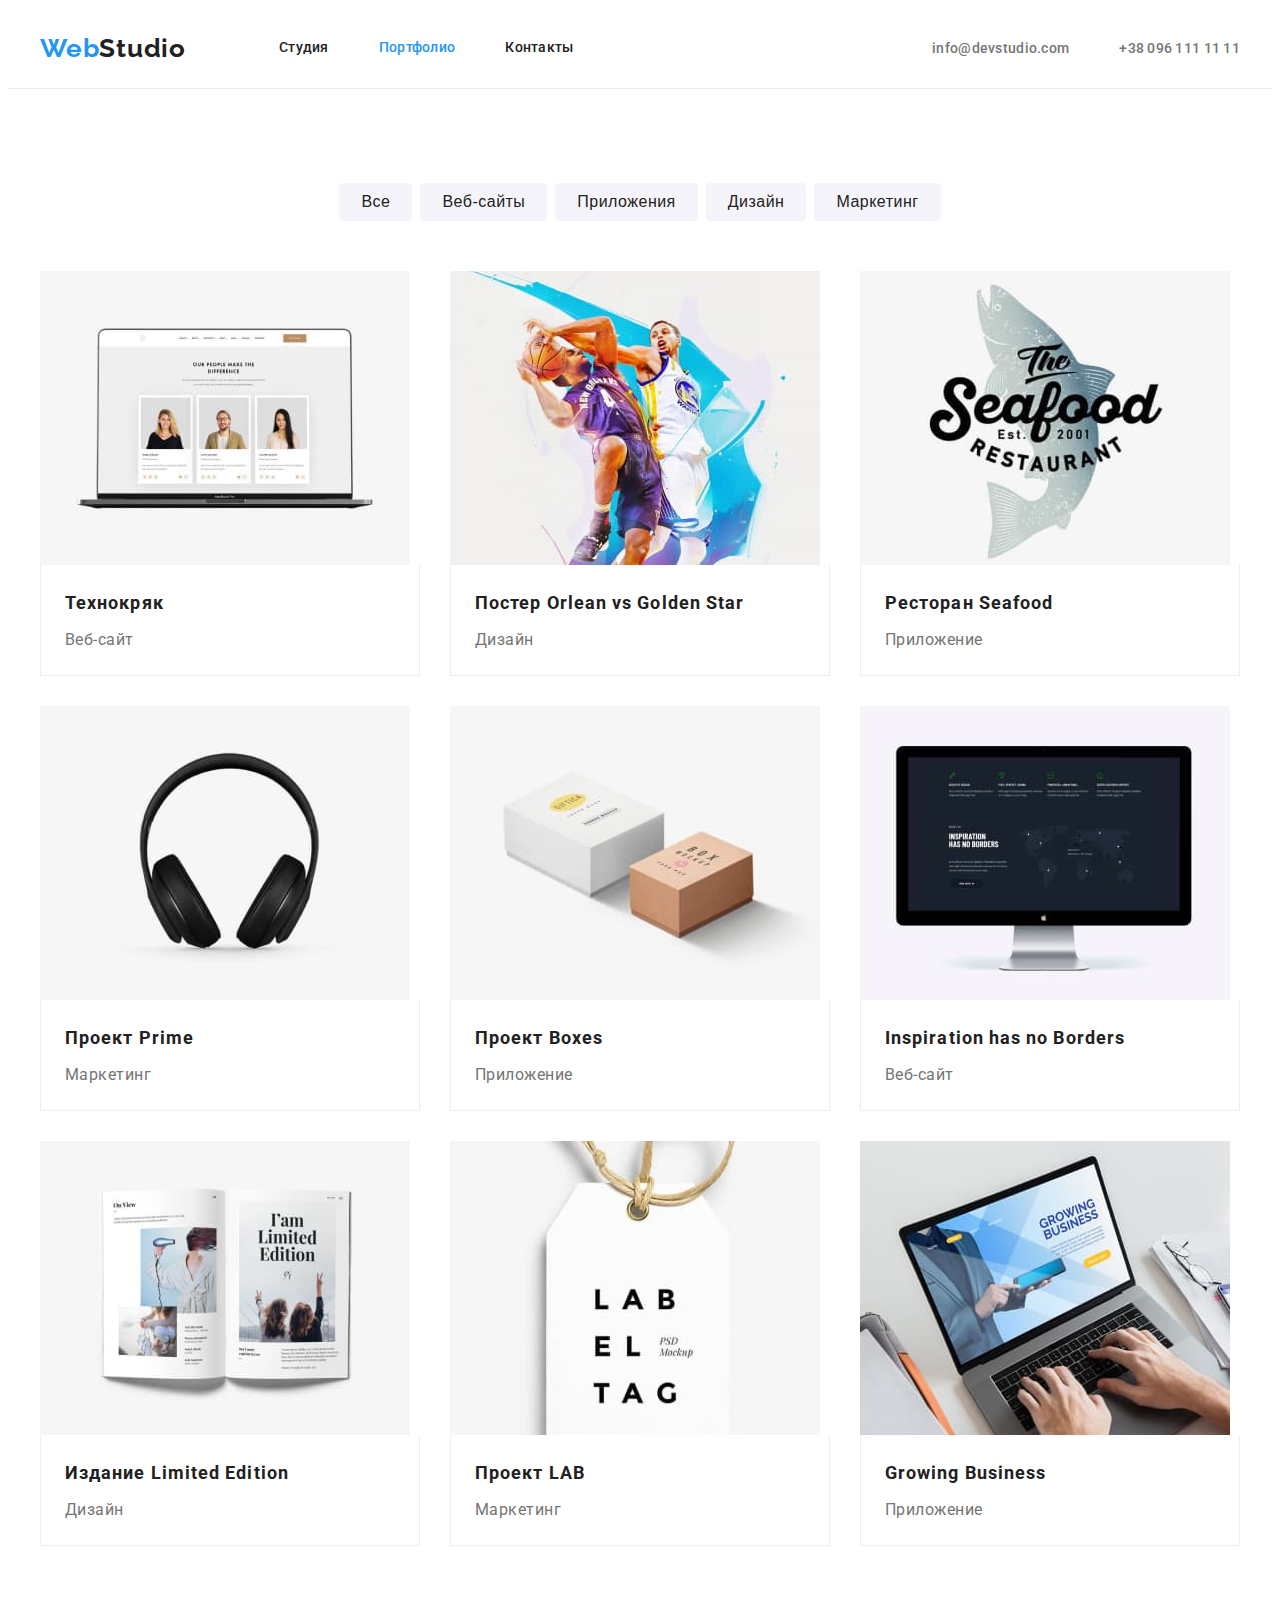
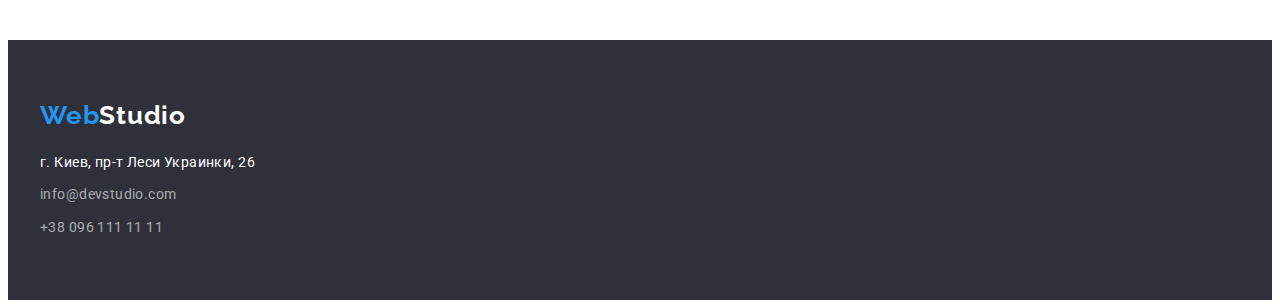
==== portfolio.html @ bd062363 "start of hw-04" ====
<!DOCTYPE html>
<html lang="ru">
  <head>
    <meta charset="UTF-8" />
    <meta http-equiv="X-UA-Compatible" content="IE=edge" />
    <meta name="viewport" content="width=device-width, initial-scale=1.0" />
    <link rel="preconnect" href="https://fonts.googleapis.com" />
    <link rel="preconnect" href="https://fonts.gstatic.com" crossorigin />
    <link rel="preconnect" href="https://fonts.googleapis.com" />
    <link rel="preconnect" href="https://fonts.gstatic.com" crossorigin />
    <link
      href="https://fonts.googleapis.com/css2?family=Raleway:wght@700&family=Roboto:wght@400;500;700;900&display=swap"
      rel="stylesheet"
    />
    <title>Портфолио</title>
    <link
      rel="stylesheet"
      href="https://cdnjs.cloudflare.com/ajax/libs/modern-normalize/1.1.0/modern-normalize.min.css"
      integrity="sha512-wpPYUAdjBVSE4KJnH1VR1HeZfpl1ub8YT/NKx4PuQ5NmX2tKuGu6U/JRp5y+Y8XG2tV+wKQpNHVUX03MfMFn9Q=="
      crossorigin="anonymous"
      referrerpolicy="no-referrer"
    />
    <link rel="stylesheet" href="./css/styles.css" />
  </head>
  <body>
    <!-- HEADER -->
    <header class="nav-header">
      <div class="container nav-container">
        <nav class="site-nav">
          <a href="" class="site-logo link"
            >Web<span class="logo-second-half">Studio</span></a
          >
          <ul class="site-nav-list list">
            <li class="site-nav-item">
              <a href="./index.html" class="site-nav-link link">Студия</a>
            </li>
            <li class="site-nav-item">
              <a href="./portfolio.html" class="site-nav-link link current"
                >Портфолио</a
              >
            </li>
            <li class="site-nav-item">
              <a href="" class="site-nav-link link">Контакты</a>
            </li>
          </ul>
        </nav>
        <ul class="contacts-list list">
          <li class="contacts-item">
            <a href="mailto:info@devstudio.com" class="contacts-link link"
              >info@devstudio.com</a
            >
          </li>
          <li class="contacts-item">
            <a href="tel:+380961111111" class="contacts-link link"
              >+38 096 111 11 11</a
            >
          </li>
        </ul>
      </div>
    </header>
    <!-- MAIN -->
    <main>
      <!-- PROJECTS -->
      <section class="section">
        <div class="container">
          <h1 class="visually-hidden">Проекты</h1>
          <ul class="filter-nav-list list">
            <li class="filter-nav-item">
              <button type="button" class="filter-nav-buttons">Все</button>
            </li>
            <li class="filter-nav-item">
              <button type="button" class="filter-nav-buttons">
                Веб-сайты
              </button>
            </li>

            <li class="filter-nav-item">
              <button type="button" class="filter-nav-buttons">
                Приложения
              </button>
            </li>

            <li class="filter-nav-item">
              <button type="button" class="filter-nav-buttons">Дизайн</button>
            </li>
            <li class="filter-nav-item">
              <button type="button" class="filter-nav-buttons">
                Маркетинг
              </button>
            </li>
          </ul>

          <ul class="projects-list list">
            <li class="projects-item">
              <a href="" class="projects-link link">
                <img
                  src="./images/laptop_img.jpg"
                  alt="открытый ноутбук"
                  width="370"
                />
                <div class="projects-wrap">
                  <h2 class="projects-title">Технокряк</h2>
                  <p class="projects-description">Веб-сайт</p>
                </div>
              </a>
            </li>

            <li class="projects-item">
              <a href="" class="projects-link link">
                <img
                  src="./images/basketball_img.jpg"
                  alt="игра в баскетбол"
                  width="370"
                />
                <div class="projects-wrap">
                  <h2 class="projects-title">
                    Постер <span lang="en">Orlean vs Golden Star</span>
                  </h2>
                  <p class="projects-description">Дизайн</p>
                </div>
              </a>
            </li>
            <li class="projects-item">
              <a href="" class="projects-link link">
                <img
                  src="./images/seafood_img.jpg"
                  alt="логотип ресторана"
                  width="370"
                />
                <div class="projects-wrap">
                  <h2 class="projects-title">Ресторан Seafood</h2>
                  <p class="projects-description">Приложение</p>
                </div>
              </a>
            </li>

            <li class="projects-item">
              <a href="" class="projects-link link">
                <img
                  src="./images/headphones_img.jpg"
                  alt="наушники"
                  width="370"
                />
                <div class="projects-wrap">
                  <h2 class="projects-title">
                    Проект <span lang="en">Prime</span>
                  </h2>
                  <p class="projects-description">Маркетинг</p>
                </div>
              </a>
            </li>

            <li class="projects-item">
              <a href="" class="projects-link link">
                <img
                  src="./images/boxes_img.jpg"
                  alt="две картонные коробки"
                  width="370"
                />
                <div class="projects-wrap">
                  <h2 class="projects-title">
                    Проект <span lang="en">Boxes</span>
                  </h2>
                  <p class="projects-description">Приложение</p>
                </div>
              </a>
            </li>

            <li class="projects-item">
              <a href="" class="projects-link link">
                <img
                  src="./images/computer_img.jpg"
                  alt="моноблок"
                  width="370"
                />
                <div class="projects-wrap">
                  <h2 class="projects-title" lang="en">
                    Inspiration has no Borders
                  </h2>
                  <p class="projects-description">Веб-сайт</p>
                </div>
              </a>
            </li>
            <li class="projects-item">
              <a href="" class="projects-link link">
                <img
                  src="./images/book_img.jpg"
                  alt="открытая книга"
                  width="370"
                />
                <div class="projects-wrap">
                  <h2 class="projects-title">
                    Издание <span lang="en">Limited Edition</span>
                  </h2>
                  <p class="projects-description">Дизайн</p>
                </div>
              </a>
            </li>

            <li class="projects-item">
              <a href="" class="projects-link link">
                <img
                  src="./images/labeltag_project_img.jpg"
                  alt="бирка с надписью"
                  width="370"
                />
                <div class="projects-wrap">
                  <h2 class="projects-title">
                    Проект <span lang="en">LAB</span>
                  </h2>
                  <p class="projects-description">Маркетинг</p>
                </div>
              </a>
            </li>

            <li class="projects-item">
              <a href="" class="projects-link link">
                <img
                  src="./images/gb_project_img.jpg"
                  alt="работа за ноутбуком"
                  width="370"
                />
                <div class="projects-wrap">
                  <h2 class="projects-title" lang="en">Growing Business</h2>
                  <p class="projects-description">Приложение</p>
                </div>
              </a>
            </li>
          </ul>
        </div>
      </section>
    </main>
    <!-- FOOTER -->
    <footer class="footer">
      <div class="container">
        <a href="" class="site-logo-footer link"
          >Web<span class="white-half-logo">Studio</span>
        </a>
        <address class="footer-address">
          <ul class="footer-list list">
            <li class="footer-item">
              <a
                class="footer-link-location link"
                href="https://goo.gl/maps/r5CcagLjubWfefs69"
                target="_blank"
                rel="nooper norefferer"
                >г. Киев, пр-т Леси Украинки, 26</a
              >
            </li>
            <li class="footer-item">
              <a class="footer-link link" href="mailto:info@devstudio.com"
                >info@devstudio.com</a
              >
            </li>
            <li class="footer-item">
              <a class="footer-link link" href="tel:+380961111111"
                >+38 096 111 11 11</a
              >
            </li>
          </ul>
        </address>
      </div>
    </footer>
  </body>
</html>
---- css/styles.css ----
:root {
  --primary-text-color: #212121;
  --secondary-text-color: #757575;
  --secondary-bg-color: #f5f4fa;
  --design-bg-color: #2f303a;
  --accent-color: #2196f3;
  --wite-bg-color: #ffffff;
  --white-text-color: #ffffff;
  --low-opacity-text: rgba(255, 255, 255, 0.6);
  --card-shadow: 0px 1px 3px rgba(0, 0, 0, 0.12),
    0px 1px 1px rgba(0, 0, 0, 0.14), 0px 2px 1px rgba(0, 0, 0, 0.2);
  --hover-shadow: 0px 3px 1px rgba(0, 0, 0, 0.1),
    0px 1px 2px rgba(0, 0, 0, 0.08), 0px 2px 2px rgba(0, 0, 0, 0.12);
}

/* ----------------UTILITIES---------------- */

p,
h1,
h2,
h3,
h4,
h5,
h6 {
  margin: 0;
}

ul {
  margin: 0;
  padding: 0;
}

body {
  background-color: var(--white-bg-color);
  color: var(--primary-text-color);
  font-family: Roboto, sans-serif;
}

img {
  display: block;
  max-width: 100%;
  height: auto;
}

.container {
  width: 1200px;
  padding-right: 15px;
  padding-left: 15px;
  margin-left: auto;
  margin-right: auto;
}

.section {
  padding-top: 94px;
  padding-bottom: 94px;
}

.list {
  list-style: none;
}

.link {
  text-decoration: none;
}

.visually-hidden {
  position: absolute;
  white-space: nowrap;
  width: 1px;
  height: 1px;
  overflow: hidden;
  border: 0;
  padding: 0;
  clip: rect(0 0 0 0);
  clip-path: inset(50%);
  margin: -1px;
}

/* ----------------ALL PAGES---------------- */

/* ----------------NAV---------------- */
.site-logo {
  margin-right: 93px;

  color: var(--accent-color);
  font-family: Raleway, sans-serif;
  font-size: 26px;
  font-weight: 700;
  line-height: 1.19;
  letter-spacing: 0.03em;
}

.site-logo-footer {
  color: var(--accent-color);
  font-family: Raleway, sans-serif;
  font-size: 26px;
  font-weight: 700;
  line-height: 1.19;
  letter-spacing: 0.03em;
}

.logo-second-half {
  color: var(--primary-text-color);
}

.nav-header {
  border-bottom-width: 1px;
  border-bottom-style: solid;
  border-bottom-color: #ececec;
}

.nav-container {
  display: flex;
  align-items: center;
}

.site-nav {
  display: flex;
  align-items: center;
}

.site-nav-list {
  display: flex;
}

.site-nav-item:not(:last-child) {
  margin-right: 50px;
}

.site-nav-link {
  display: block;
  padding-top: 32px;
  padding-bottom: 32px;

  color: var(--primary-text-color);
  font-weight: 500;
  font-size: 14px;
  line-height: 1.14;
  letter-spacing: 0.02em;
}

.site-nav-link.current,
.site-nav-link:hover,
.site-nav-link:focus {
  color: var(--accent-color);
}

.contacts-item:not(:first-child) {
  margin-left: 50px;
}

.contacts-link {
  padding-top: 32px;
  padding-bottom: 32px;

  color: var(--secondary-text-color);
  font-weight: 500;
  font-size: 14px;
  line-height: 1.14;
  letter-spacing: 0.02em;
}

.contacts-list {
  display: flex;
  margin-left: auto;
}

.contacts-link:hover,
.contacts-link:focus {
  color: var(--accent-color);
}

/* ----------------FOOTER---------------- */
.footer {
  padding: 60px 0;
  background-color: var(--design-bg-color);
}

.white-half-logo {
  display: inline-block;
  color: var(--white-text-color);
}

.footer-link-location {
  color: var(--white-text-color);
  font-style: normal;
  font-size: 14px;
  line-height: 1.7;
  letter-spacing: 0.03em;
}

.footer-link {
  color: var(--low-opacity-text);
  font-style: normal;
  font-size: 14px;
  line-height: 1.7;
  letter-spacing: 0.03em;
}

.footer-list {
  display: inline-block;
}

.footer-item:not(:last-child) {
  margin-bottom: 9px;
}

.footer-address {
  margin-top: 20px;
}
/* ----------------"Студия" page CSS---------------- */

/* ----------------HERO SECTION---------------- */
.hero-section {
  padding: 200px 0;
  background-color: #2f303a;
  text-align: center;
}

.hero-title {
  margin-bottom: 30px;
  margin-left: auto;
  margin-right: auto;
  width: 696px;

  color: var(--white-text-color);
  text-transform: uppercase;
  font-weight: 900;
  font-size: 44px;
  line-height: 1.36;
  letter-spacing: 0.06em;
}

.hero-button {
  display: inline-block;
  padding: 10px 32px;
  min-width: 200px;

  background-color: var(--accent-color);
  color: var(--white-text-color);
  border-radius: 4px;
  border: 1px solid transparent;
  box-sizing: border-box;
  cursor: pointer;
  font-size: 16px;
  font-weight: 700;
  line-height: 1.8;
  letter-spacing: 0.06em;
}

.hero-button:hover,
.hero-button:focus {
  background-color: #188ce8;
}

/* ----------------ADVANTAGES---------------- */

.advantages-section {
  padding-bottom: 0;
}

.advantages-list {
  margin-left: -30px;
  margin-top: -30px;
  display: flex;
  flex-wrap: wrap;
}

.advantages-item {
  flex-basis: calc(100% / 4 - 30px);
  margin-left: 30px;
  margin-top: 30px;
}

.advantages-title {
  margin-bottom: 10px;

  color: var(--primary-text-color);
  font-size: 14px;
  font-weight: 700;
  line-height: 1.14;
  letter-spacing: 0.03em;
  text-transform: uppercase;
}

.advantages-description {
  color: var(--secondary-text-color);
  font-size: 14px;
  line-height: 1.7;
  letter-spacing: 0.03em;
}

/* ----------------WHAT CAN WE MAKE---------------- */

.we-make-list {
  margin-left: -30px;
  margin-top: -30px;
  display: flex;
}

.we-make-item {
  flex-basis: calc(100% / 3 - 30px);
  margin-left: 30px;
  margin-top: 30px;
}

.we-make-title {
  margin-bottom: 50px;
  color: var(--primary-text-color);
  font-weight: 700;
  font-size: 36px;
  line-height: 1.16;
  text-align: center;
  letter-spacing: 0.03em;
}

/* ----------------TEAM---------------- */

.team-section {
  background-color: var(--secondary-bg-color);
}

.team-list {
  display: flex;
  flex-wrap: wrap;
}

.team-item {
  box-shadow: var(--card-shadow);
  border-radius: 0px 0px 4px 4px;
}

.team-item:not(:last-child) {
  margin-right: 30px;
}

.team-title {
  margin-bottom: 50px;

  color: var(--primary-text-color);
  font-weight: 700;
  font-size: 36px;
  line-height: 1.16;
  text-align: center;
  letter-spacing: 0.03em;
}

.team-text-card {
  padding-top: 30px;
  padding-bottom: 30px;

  background-color: var(--wite-bg-color);
  text-align: center;
  border-radius: 0px 0px 4px 4px;
}

.team-title-member {
  margin-bottom: 10px;

  color: var(--primary-text-color);
  font-weight: 500;
  font-size: 16px;
  line-height: 1.18;
  letter-spacing: 0.03em;
}

.team-description {
  color: var(--secondary-text-color);
  font-size: 16px;
  line-height: 1.18;
  letter-spacing: 0.03em;
}

/* ----------------"Портфолио" page CSS---------------- */

/* ----------------FILTER NAVIGATION---------------- */
.filter-nav-list {
  display: flex;
  justify-content: center;
  margin-bottom: 50px;
}

.filter-nav-item:not(:last-child) {
  margin-right: 8px;
}

.filter-nav-buttons {
  padding: 6px 22px;
  background-color: var(--secondary-bg-color);
  color: var(--primary-text-color);
  font-weight: 500;
  font-size: 16px;
  line-height: 1.62;
  letter-spacing: 0.03em;
  border: none;
  border-radius: 4px;
  cursor: pointer;
}

.filter-nav-buttons:hover,
.filter-nav-buttons:focus {
  background-color: var(--accent-color);
  color: var(--white-text-color);
  box-shadow: var(--hover-shadow);
}

/* ----------------PROJECTS---------------- */

.projects-list {
  margin-left: -30px;
  margin-top: -30px;
  display: flex;
  flex-wrap: wrap;
}

.projects-item {
  flex-basis: calc(100% / 3 - 30px);
  margin-left: 30px;
  margin-top: 30px;
}

.projects-wrap {
  padding: 20px 24px;
  border-left: 1px solid #eeeeee;
  border-right: 1px solid #eeeeee;
  border-bottom: 1px solid #eeeeee;
}

.projects-title {
  margin-bottom: 4px;
  color: var(--primary-text-color);
  font-weight: 700;
  font-size: 18px;
  line-height: 2;
  letter-spacing: 0.06em;
}

.projects-description {
  color: var(--secondary-text-color);
  font-size: 16px;
  line-height: 1.87;
  letter-spacing: 0.03em;
}
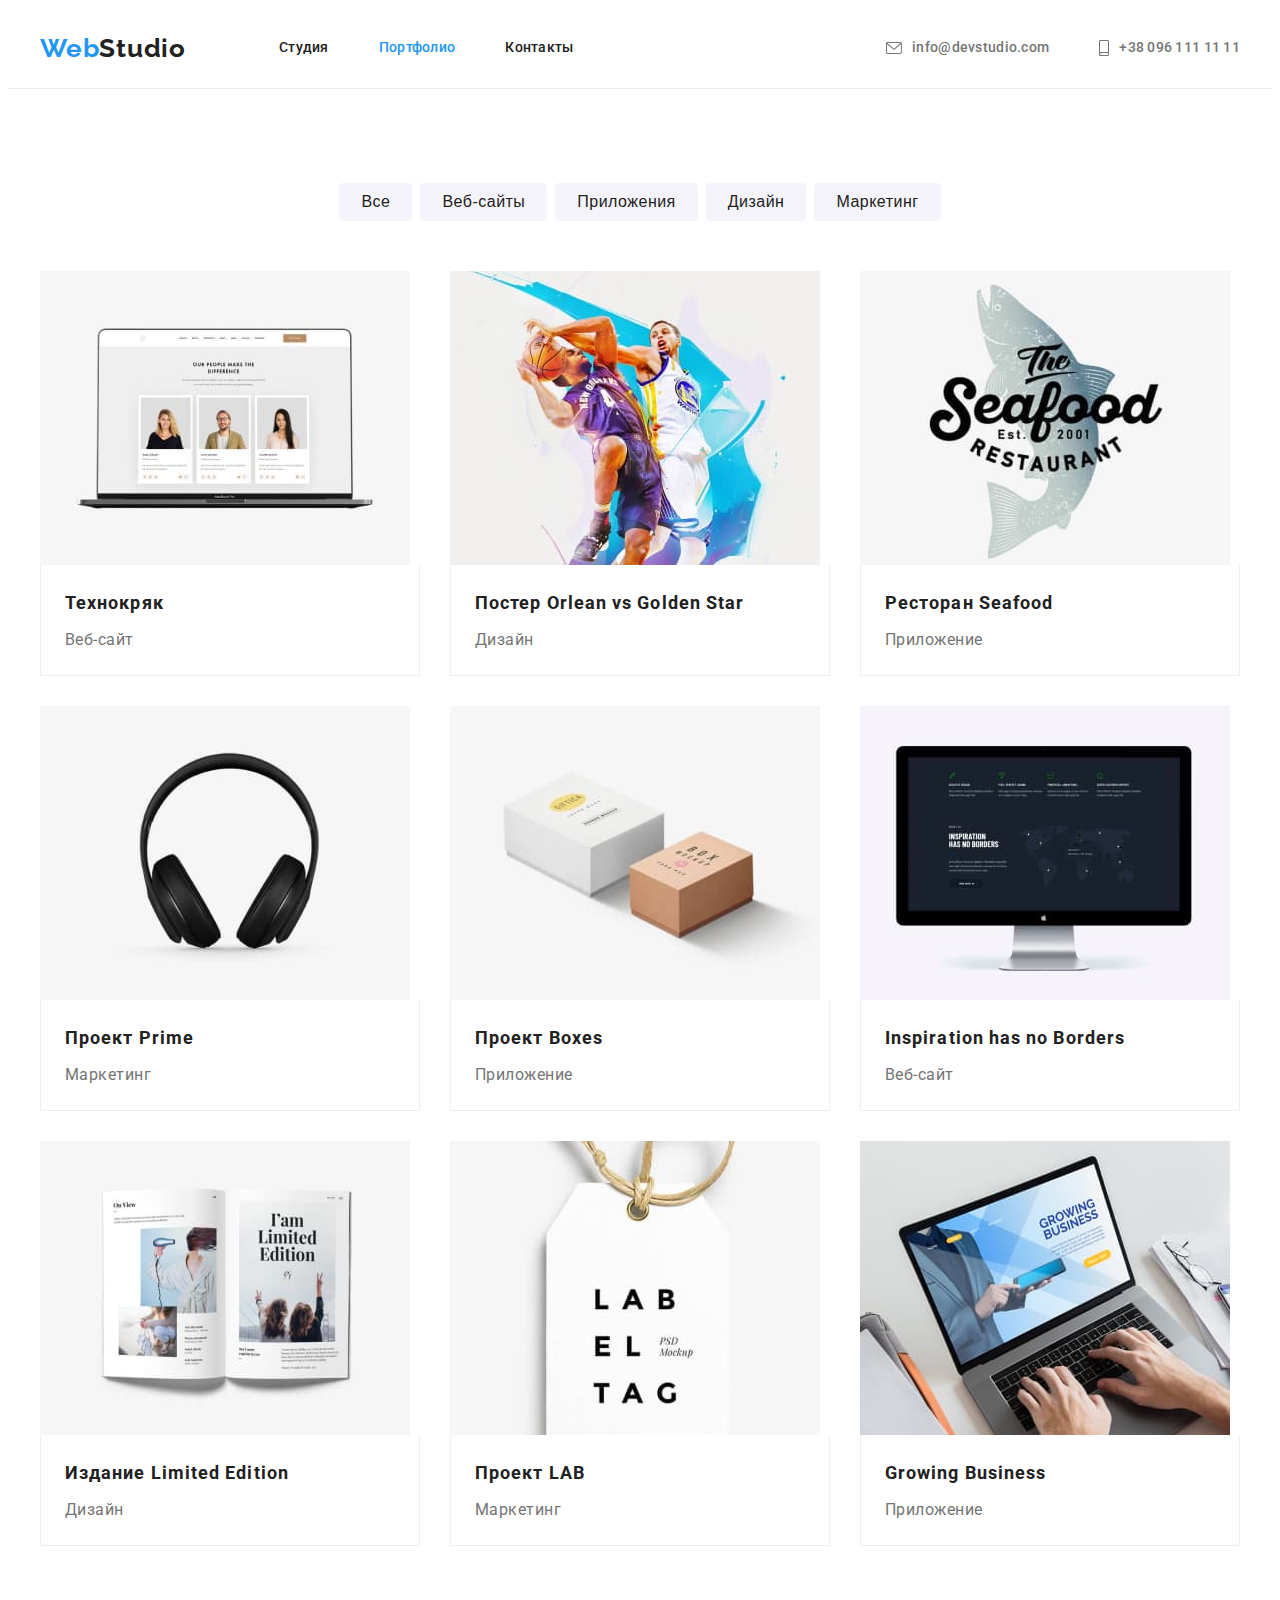
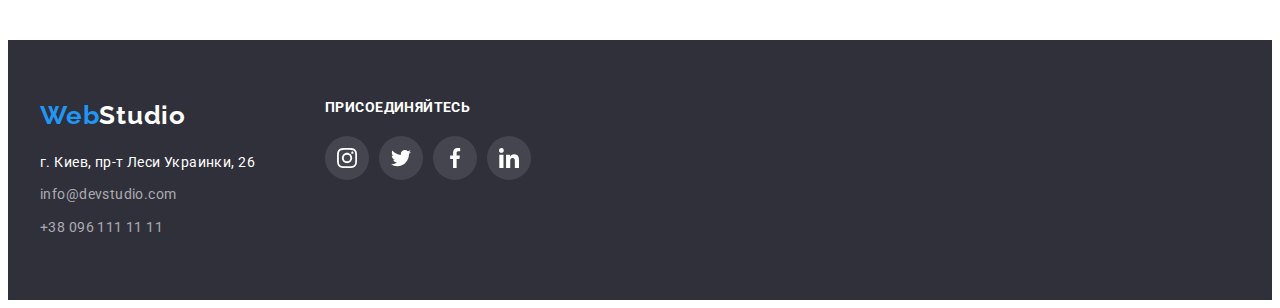
==== commit 1e5ebec2: "HW-04 draft" ====
--- a/portfolio.html
+++ b/portfolio.html
@@ -23,7 +23,7 @@
     <link rel="stylesheet" href="./css/styles.css" />
   </head>
   <body>
-    <!-- HEADER -->
+    <!--SITE HEADER-->
     <header class="nav-header">
       <div class="container nav-container">
         <nav class="site-nav">
@@ -44,16 +44,23 @@
             </li>
           </ul>
         </nav>
+
         <ul class="contacts-list list">
           <li class="contacts-item">
-            <a href="mailto:info@devstudio.com" class="contacts-link link"
-              >info@devstudio.com</a
-            >
+            <a href="mailto:info@devstudio.com" class="contacts-link link">
+              <svg class="contacts-icon" width="16" height="12">
+                <use href="./images/icons.svg#convert"></use>
+              </svg>
+              info@devstudio.com
+            </a>
           </li>
           <li class="contacts-item">
-            <a href="tel:+380961111111" class="contacts-link link"
-              >+38 096 111 11 11</a
-            >
+            <a href="tel:+380961111111" class="contacts-link link">
+              <svg class="contacts-icon" width="10" height="16">
+                <use href="./images/icons.svg#smartphone"></use>
+              </svg>
+              +38 096 111 11 11
+            </a>
           </li>
         </ul>
       </div>
@@ -232,33 +239,72 @@
     </main>
     <!-- FOOTER -->
     <footer class="footer">
-      <div class="container">
-        <a href="" class="site-logo-footer link"
-          >Web<span class="white-half-logo">Studio</span>
-        </a>
-        <address class="footer-address">
-          <ul class="footer-list list">
-            <li class="footer-item">
-              <a
-                class="footer-link-location link"
-                href="https://goo.gl/maps/r5CcagLjubWfefs69"
-                target="_blank"
-                rel="nooper norefferer"
-                >г. Киев, пр-т Леси Украинки, 26</a
-              >
-            </li>
-            <li class="footer-item">
-              <a class="footer-link link" href="mailto:info@devstudio.com"
-                >info@devstudio.com</a
-              >
-            </li>
-            <li class="footer-item">
-              <a class="footer-link link" href="tel:+380961111111"
-                >+38 096 111 11 11</a
-              >
+      <div class="container wrapper">
+        <div class="footer-contacts">
+          <a href="" class="site-logo-footer link"
+            >Web<span class="white-half-logo">Studio</span>
+          </a>
+          <address class="footer-address">
+            <ul class="footer-list list">
+              <li class="footer-item">
+                <a
+                  class="footer-link-location link"
+                  href="https://goo.gl/maps/r5CcagLjubWfefs69"
+                  target="_blank"
+                  rel="nooper norefferer"
+                  >г. Киев, пр-т Леси Украинки, 26</a
+                >
+              </li>
+              <li class="footer-item">
+                <a class="footer-link link" href="mailto:info@devstudio.com"
+                  >info@devstudio.com</a
+                >
+              </li>
+              <li class="footer-item">
+                <a class="footer-link link" href="tel:+380961111111"
+                  >+38 096 111 11 11</a
+                >
+              </li>
+            </ul>
+          </address>
+        </div>
+
+        <div class="footer-socials">
+          <h3 class="footer-socials-title">Присоединяйтесь</h3>
+          <ul class="footer-socials-list list">
+            <li class="footer-socials-item">
+              <a href="" class="footer-socials-link">
+                <svg class="footer-socials-icon" width="20" height="20">
+                  <use href="./images/icons.svg#instagram"></use>
+                </svg>
+              </a>
+            </li>
+
+            <li class="footer-socials-item">
+              <a href="" class="footer-socials-link">
+                <svg class="footer-socials-icon" width="20" height="20">
+                  <use href="./images/icons.svg#twitter"></use>
+                </svg>
+              </a>
+            </li>
+
+            <li class="footer-socials-item">
+              <a href="" class="footer-socials-link">
+                <svg class="footer-socials-icon" width="20" height="20">
+                  <use href="./images/icons.svg#facebook"></use>
+                </svg>
+              </a>
+            </li>
+
+            <li class="footer-socials-item">
+              <a href="" class="footer-socials-link">
+                <svg class="footer-socials-icon" width="20" height="20">
+                  <use href="./images/icons.svg#linkedin"></use>
+                </svg>
+              </a>
             </li>
           </ul>
-        </address>
+        </div>
       </div>
     </footer>
   </body>
--- a/css/styles.css
+++ b/css/styles.css
@@ -6,7 +6,9 @@
   --accent-color: #2196f3;
   --wite-bg-color: #ffffff;
   --white-text-color: #ffffff;
+  --icons-color: #afb1b8;
   --low-opacity-text: rgba(255, 255, 255, 0.6);
+  --footer-bg-icon: rgba(255, 255, 255, 0.1);
   --card-shadow: 0px 1px 3px rgba(0, 0, 0, 0.12),
     0px 1px 1px rgba(0, 0, 0, 0.14), 0px 2px 1px rgba(0, 0, 0, 0.2);
   --hover-shadow: 0px 3px 1px rgba(0, 0, 0, 0.1),
@@ -150,6 +152,9 @@
 }
 
 .contacts-link {
+  display: flex;
+  align-items: center;
+
   padding-top: 32px;
   padding-bottom: 32px;
 
@@ -170,10 +175,19 @@
   color: var(--accent-color);
 }
 
+.contacts-icon {
+  margin-right: 10px;
+  fill: currentColor;
+}
+
 /* ----------------FOOTER---------------- */
 .footer {
   padding: 60px 0;
   background-color: var(--design-bg-color);
+}
+
+.wrapper {
+  display: flex;
 }
 
 .white-half-logo {
@@ -208,13 +222,75 @@
 .footer-address {
   margin-top: 20px;
 }
+
+.footer-socials {
+  margin-left: 70px;
+}
+
+.footer-socials-title {
+  margin-bottom: 20px;
+
+  font-weight: 700;
+  font-size: 14px;
+  line-height: 1.14;
+  letter-spacing: 0.03em;
+  text-transform: uppercase;
+  color: var(--white-text-color);
+}
+
+.footer-socials-list {
+  display: flex;
+  justify-content: center;
+}
+
+.footer-socials-item {
+  width: 44px;
+  height: 44px;
+}
+
+.footer-socials-item:not(:first-child) {
+  margin-left: 10px;
+}
+
+.footer-socials-link {
+  width: 100%;
+  height: 100%;
+  border-radius: 50%;
+  display: flex;
+  align-items: center;
+  justify-content: center;
+  background-color: var(--footer-bg-icon);
+  color: white;
+}
+
+.footer-socials-icon {
+  fill: currentColor;
+}
+
+.footer-socials-link:hover,
+.footer-socials-link:focus {
+  background-color: var(--accent-color);
+}
+
 /* ----------------"Студия" page CSS---------------- */
 
 /* ----------------HERO SECTION---------------- */
 .hero-section {
   padding: 200px 0;
-  background-color: #2f303a;
+  margin-left: auto;
+  margin-right: auto;
+  width: 1600px;
+
   text-align: center;
+  background-color: #c4c4c4;
+  background-image: linear-gradient(
+      rgba(47, 48, 58, 0.4),
+      rgba(47, 48, 58, 0.4)
+    ),
+    url(../images/hero-img.jpg);
+  background-repeat: no-repeat;
+  background-position: center;
+  background-size: cover;
 }
 
 .hero-title {
@@ -272,9 +348,19 @@
   margin-top: 30px;
 }
 
+.advanages-icon {
+  margin-bottom: 30px;
+  background-color: var(--secondary-bg-color);
+  width: 270px;
+  height: 120px;
+  display: flex;
+  justify-content: center;
+  align-items: center;
+  border-radius: 4px;
+}
+
 .advantages-title {
   margin-bottom: 10px;
-
   color: var(--primary-text-color);
   font-size: 14px;
   font-weight: 700;
@@ -369,6 +455,85 @@
   font-size: 16px;
   line-height: 1.18;
   letter-spacing: 0.03em;
+  margin-bottom: 16px;
+}
+
+.team-social-list {
+  display: flex;
+  justify-content: center;
+}
+
+.team-social-item {
+  width: 44px;
+  height: 44px;
+}
+
+.team-social-item:not(:first-child) {
+  margin-left: 10px;
+}
+
+.team-social-link {
+  width: 100%;
+  height: 100%;
+  border-radius: 50%;
+  display: flex;
+  align-items: center;
+  justify-content: center;
+  background-color: var(--wite-bg-color);
+  color: var(--icons-color);
+}
+
+.team-social-icon {
+  fill: currentColor;
+}
+
+.team-social-link:hover,
+.team-social-link:focus {
+  background-color: var(--accent-color);
+  color: var(--wite-bg-color);
+}
+
+/* ----------------CLIENTS---------------- */
+
+.clients-title {
+  margin-bottom: 50px;
+
+  color: var(--primary-text-color);
+  font-weight: 700;
+  font-size: 36px;
+  line-height: 1.16;
+  text-align: center;
+  letter-spacing: 0.03em;
+}
+
+.clients-list {
+  display: flex;
+}
+
+.clients-item:not(:first-child) {
+  margin-left: 30px;
+}
+
+.clients-link {
+  width: 170px;
+  height: 92px;
+  display: flex;
+  justify-content: center;
+  align-items: center;
+
+  border: 1px solid var(--icons-color);
+  border-radius: 4px;
+  color: var(--icons-color);
+}
+
+.clients-icon {
+  fill: currentColor;
+}
+
+.clients-link:hover,
+.clients-link:focus {
+  color: var(--accent-color);
+  border-color: var(--accent-color);
 }
 
 /* ----------------"Портфолио" page CSS---------------- */
@@ -413,6 +578,11 @@
   flex-wrap: wrap;
 }
 
+.projects-item:hover {
+  box-shadow: 0px 1px 1px rgba(0, 0, 0, 0.12), 0px 4px 4px rgba(0, 0, 0, 0.06),
+    1px 4px 6px rgba(0, 0, 0, 0.16);
+}
+
 .projects-item {
   flex-basis: calc(100% / 3 - 30px);
   margin-left: 30px;
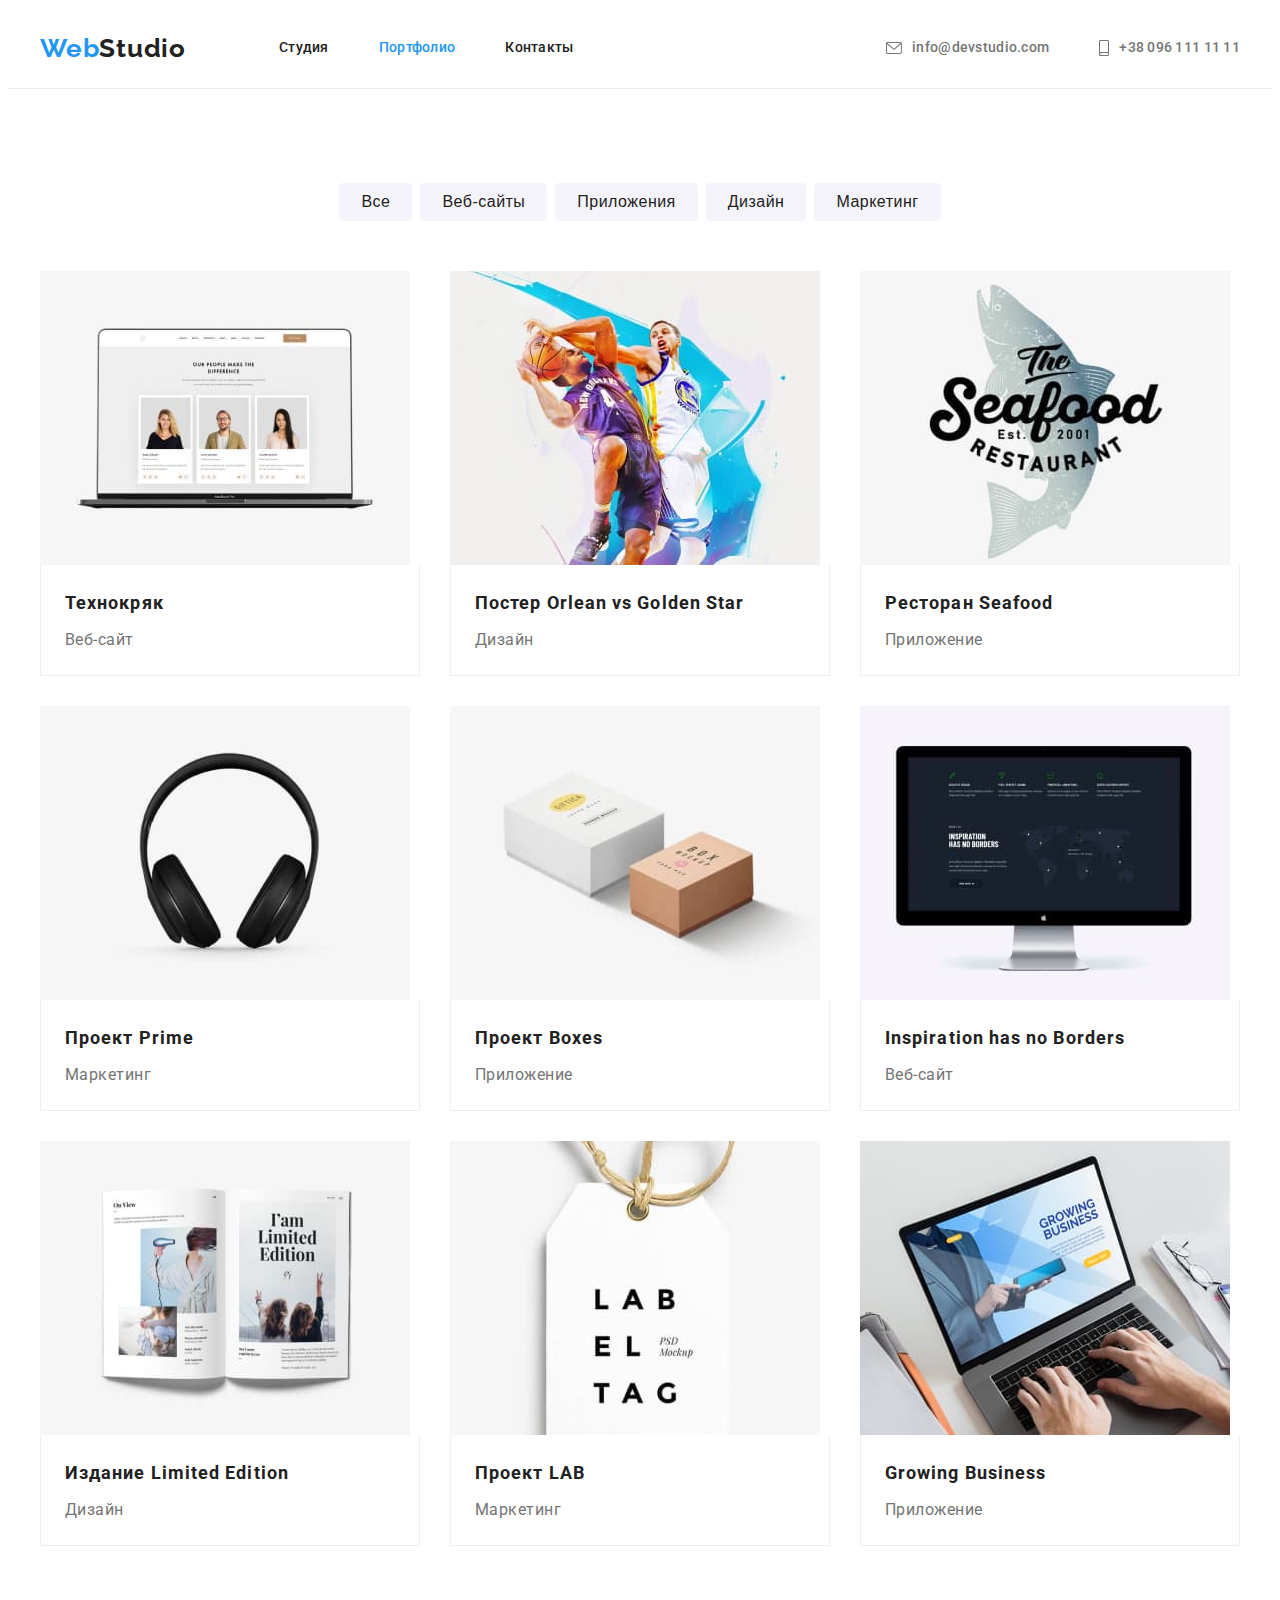
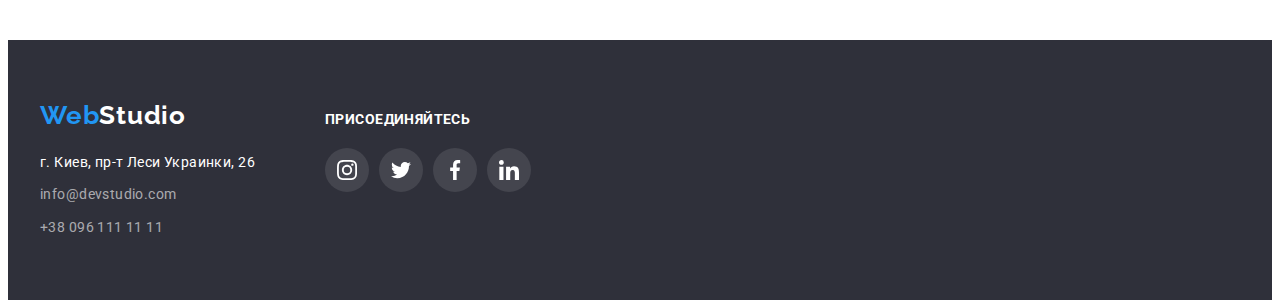
==== commit 9dae5c07: "last changes with HW-4" ====
--- a/portfolio.html
+++ b/portfolio.html
@@ -96,7 +96,7 @@
               </button>
             </li>
           </ul>
-
+          <!----------- PROJECTS LIST ------------>
           <ul class="projects-list list">
             <li class="projects-item">
               <a href="" class="projects-link link">
--- a/css/styles.css
+++ b/css/styles.css
@@ -187,6 +187,7 @@
 }
 
 .wrapper {
+  align-items: baseline;
   display: flex;
 }
 
@@ -279,7 +280,7 @@
   padding: 200px 0;
   margin-left: auto;
   margin-right: auto;
-  width: 1600px;
+  max-width: 1600px;
 
   text-align: center;
   background-color: #c4c4c4;
@@ -578,15 +579,20 @@
   flex-wrap: wrap;
 }
 
-.projects-item:hover {
-  box-shadow: 0px 1px 1px rgba(0, 0, 0, 0.12), 0px 4px 4px rgba(0, 0, 0, 0.06),
-    1px 4px 6px rgba(0, 0, 0, 0.16);
-}
-
 .projects-item {
   flex-basis: calc(100% / 3 - 30px);
   margin-left: 30px;
   margin-top: 30px;
+}
+
+.projects-link {
+  display: block;
+}
+
+.projects-link:hover,
+.projects-link:focus {
+  box-shadow: 0px 1px 1px rgba(0, 0, 0, 0.12), 0px 4px 4px rgba(0, 0, 0, 0.06),
+    1px 4px 6px rgba(0, 0, 0, 0.16);
 }
 
 .projects-wrap {
